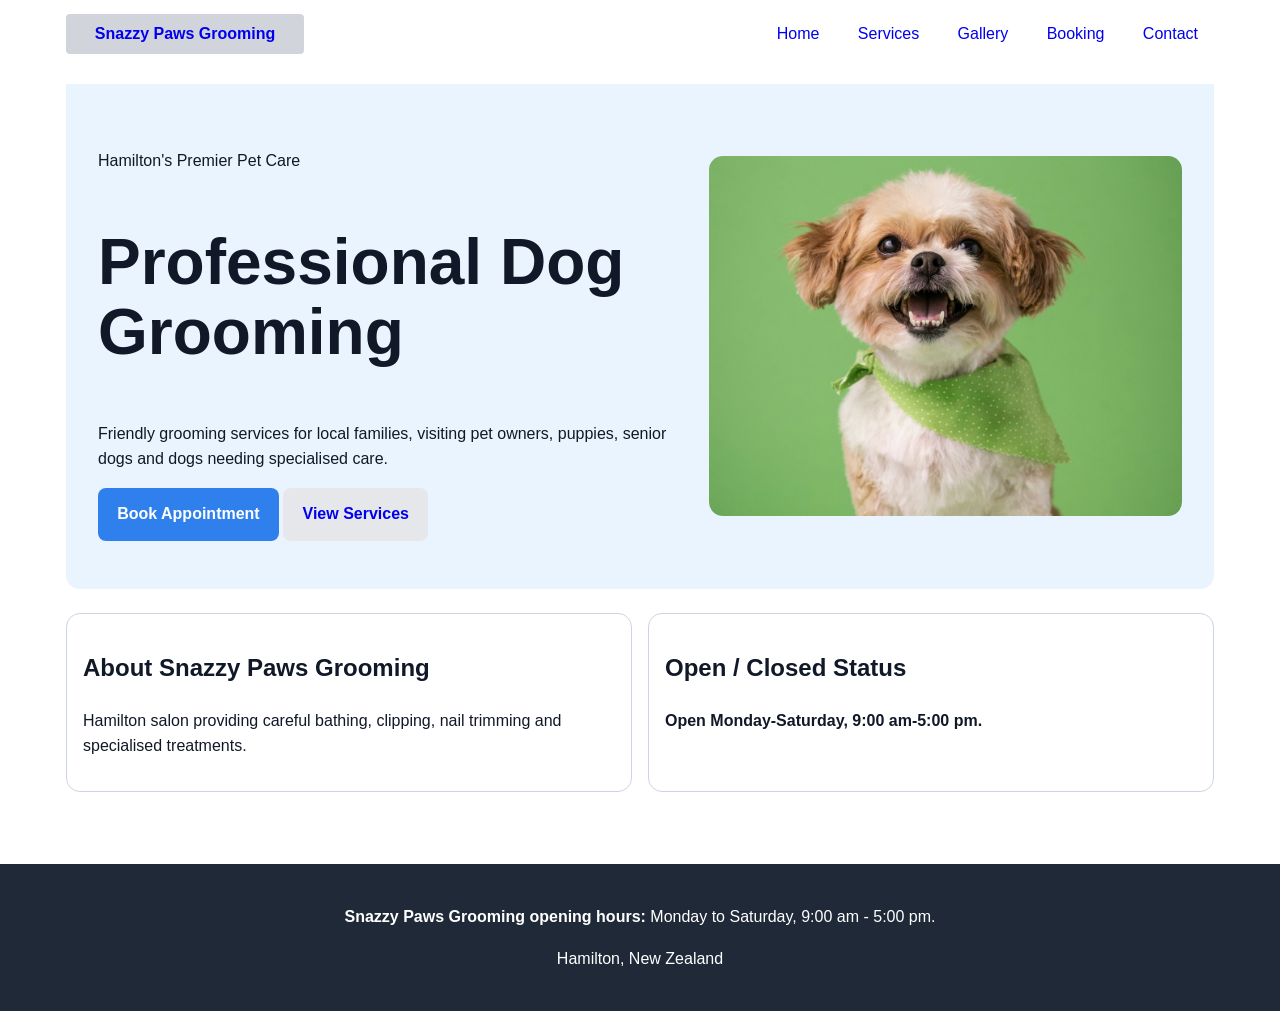
==== index.html @ 44701105 "Initial Snazzy Paws website" ====
<!DOCTYPE html>
<html lang="en">
  <head>
    <meta charset="UTF-8">
    <meta name="viewport" content="width=device-width, initial-scale=1.0">
    <title>Index | Snazzy Paws Grooming</title>
    <link rel="stylesheet" href="styles.min.css">
  </head>
  <body>
    <header>
      <nav class="site-nav" aria-label="Main navigation">
        <a class="brand" href="index.html">Snazzy Paws Grooming</a>
        <input class="nav-toggle" type="checkbox" id="menu-toggle" aria-label="Open navigation menu">
        <label class="menu-button" for="menu-toggle">Menu</label>

        <div class="nav-links">
          <a href="index.html">Home</a>
          <a href="services.html">Services</a>
          <a href="gallery.html">Gallery</a>
          <a href="booking.html">Booking</a>
          <a href="contact.html">Contact</a>
        </div>
      </nav>
      <a class="book-strip" href="booking.html">Book Now</a>
    </header>

    <main>
      <section class="hero">
        <div>
          <p class="eyebrow">Hamilton's Premier Pet Care</p>
          <h1>Professional Dog Grooming</h1>
          <p>Friendly grooming services for local families, visiting pet owners, puppies, senior dogs and dogs needing specialised care.</p>
          <a class="button primary" href="booking.html">Book Appointment</a>
          <a class="button secondary" href="services.html">View Services</a>
        </div>

        <img src="images/hero-grooming.jpg" alt="Happy dog grooming illustration">
      </section>

      <section class="content-grid">
        <article class="card">
          <h2>About Snazzy Paws Grooming</h2>
          <p>Hamilton salon providing careful bathing, clipping, nail trimming and specialised treatments.</p>
        </article>

        <article class="card">
          <h2>Open / Closed Status</h2>
          <p><strong>Open Monday-Saturday, 9:00 am-5:00 pm.</strong></p>
        </article>
      </section>
    </main>

    <footer class="site-footer">
      <p><strong>Snazzy Paws Grooming opening hours:</strong> Monday to Saturday, 9:00 am - 5:00 pm.</p>
      <p>Hamilton, New Zealand</p>
    </footer>
  </body>
</html>
---- styles.min.css ----
* {
  box-sizing: border-box;
}

body {
  margin: 0;
  font-family: Arial, Helvetica, sans-serif;
  color: #111827;
  line-height: 1.6;
}

img {
  max-width: 100%;
  display: block;
  object-fit: cover;
}

.site-nav {
  min-height: 68px;
  display: flex;
  align-items: center;
  gap: 1rem;
  max-width: 1180px;
  margin: auto;
  padding: 0.75rem 1rem;
}

.brand {
  display: inline-block;
  font-weight: 800;
  text-decoration: none;
  background: #d1d5db;
  padding: 0.45rem 1.8rem;
  border-radius: 4px;
  position: relative;
  z-index: 10;
  pointer-events: auto;
}

.nav-links {
  margin-left: auto;
  display: flex;
  gap: 0.4rem;
  align-items: center;
}

.nav-links a {
  display: block;
  text-decoration: none;
  padding: 0.55rem 1rem;
  border-radius: 6px;
  position: relative;
  z-index: 10;
  pointer-events: auto;
}

.nav-links a:hover,
.nav-links a:focus,
.primary {
  background: #2f80ed;
  color: #fff;
}

.nav-toggle {
  position: absolute;
  left: -9999px;
  width: 1px;
  height: 1px;
  opacity: 0;
  pointer-events: none;
}

.menu-button,
.book-strip {
  display: none;
}

.book-strip {
  text-align: center;
  background: #2f80ed;
  color: #fff;
  text-decoration: none;
  font-weight: 800;
  padding: 0.75rem;
}

main {
  max-width: 1180px;
  margin: auto;
  padding: 1rem;
}

.hero,
.page-hero {
  background: #eaf4ff;
  padding: 3rem 2rem;
  border-radius: 0 0 14px 14px;
}

.hero {
  display: grid;
  grid-template-columns: 1.1fr 0.9fr;
  align-items: center;
  gap: 2rem;
}

.hero img {
  width: 100%;
  height: 360px;
  object-fit: cover;
  border-radius: 14px;
}

h1 {
  font-size: clamp(2rem, 5vw, 4rem);
  line-height: 1.1;
}

.button,
button {
  border: 0;
  border-radius: 8px;
  padding: 0.85rem 1.2rem;
  font-weight: 800;
  cursor: pointer;
  text-decoration: none;
  display: inline-block;
}

.secondary {
  background: #e5e7eb;
}

.content-grid,
.contact-layout {
  display: grid;
  grid-template-columns: 1fr 1fr;
  gap: 1rem;
  margin: 1.5rem 0;
}

.card,
.form-panel,
.map-card,
.table-wrap,
figure {
  border: 1px solid #cbd5e1;
  border-radius: 14px;
  padding: 1rem;
  background: #fff;
}

table {
  width: 100%;
  border-collapse: collapse;
}

th,
td {
  border: 1px solid #cbd5e1;
  padding: 0.85rem;
  text-align: left;
  vertical-align: top;
}

thead th {
  background: #dbeafe;
}

.filter-bar {
  display: grid;
  grid-template-columns: repeat(4, 1fr);
  gap: 0.5rem;
  margin-bottom: 1rem;
}

.filter-bar button:first-child {
  background: #2f80ed;
  color: #fff;
}

.gallery-grid {
  display: grid;
  grid-template-columns: repeat(4, 1fr);
  gap: 1rem;
}

.gallery-grid img {
  width: 100%;
  height: 180px;
  object-fit: cover;
  border-radius: 10px;
}

.service-card img {
  width: 100%;
  height: 220px;
  object-fit: cover;
  border-radius: 10px;
  background: #f1f5f9;
}

figure {
  margin: 0;
}

figcaption {
  font-weight: 700;
  margin-top: 0.5rem;
}

form,
fieldset {
  display: grid;
  gap: 1rem;
}

fieldset {
  border: 1px solid #cbd5e1;
  border-radius: 14px;
  padding: 1rem;
}

legend,
label {
  font-weight: 800;
}

input,
select,
textarea {
  width: 100%;
  padding: 0.85rem;
  border: 1px solid #94a3b8;
  border-radius: 6px;
  font: inherit;
}

.full {
  width: 100%;
}

iframe {
  width: 100%;
  height: 360px;
  border: 1px solid #cbd5e1;
  border-radius: 10px;
}

.site-footer {
  margin-top: 2rem;
  background: #1f2937;
  color: #fff;
  text-align: center;
  padding: 1.5rem;
}

@media (max-width: 760px) {
  .menu-button,
  .book-strip {
    display: block;
  }

  .menu-button {
    margin-left: auto;
    background: #e5e7eb;
    padding: 0.55rem 1rem;
    border-radius: 6px;
    font-weight: 700;
    position: relative;
    z-index: 3;
  }

  .site-nav {
    flex-wrap: wrap;
  }

  .nav-links {
    display: none;
    width: 100%;
    margin-left: 0;
    flex-direction: column;
  }

  .nav-toggle:checked ~ .nav-links {
    display: flex;
  }

  .nav-links a {
    background: #f3f4f6;
    text-align: center;
  }

  .hero,
  .content-grid,
  .contact-layout {
    grid-template-columns: 1fr;
  }

  .hero,
  .page-hero {
    text-align: center;
    padding: 2rem 1rem;
  }

  .hero img {
    height: 260px;
  }

  .gallery-grid {
    grid-template-columns: repeat(2, 1fr);
  }

  .filter-bar {
    grid-template-columns: 1fr;
  }

  thead {
    display: none;
  }

  th,
  td {
    display: block;
    width: 100%;
  }
}

@media (max-width: 420px) {
  .gallery-grid {
    grid-template-columns: 1fr;
  }

  .button {
    width: 100%;
    text-align: center;
  }
}

 
.confirmation {
  display: none;
  position: fixed;
  right: 1rem;
  bottom: 1rem;
  z-index: 30;
  margin: 0;
  padding: 1rem 1.25rem;
  border-radius: 8px;
  background: #dcfce7;
  border: 1px solid #16a34a;
  font-weight: 700;
  box-shadow: 0 8px 20px rgba(0, 0, 0, 0.18);
}

.confirmation:target {
  display: block;
}
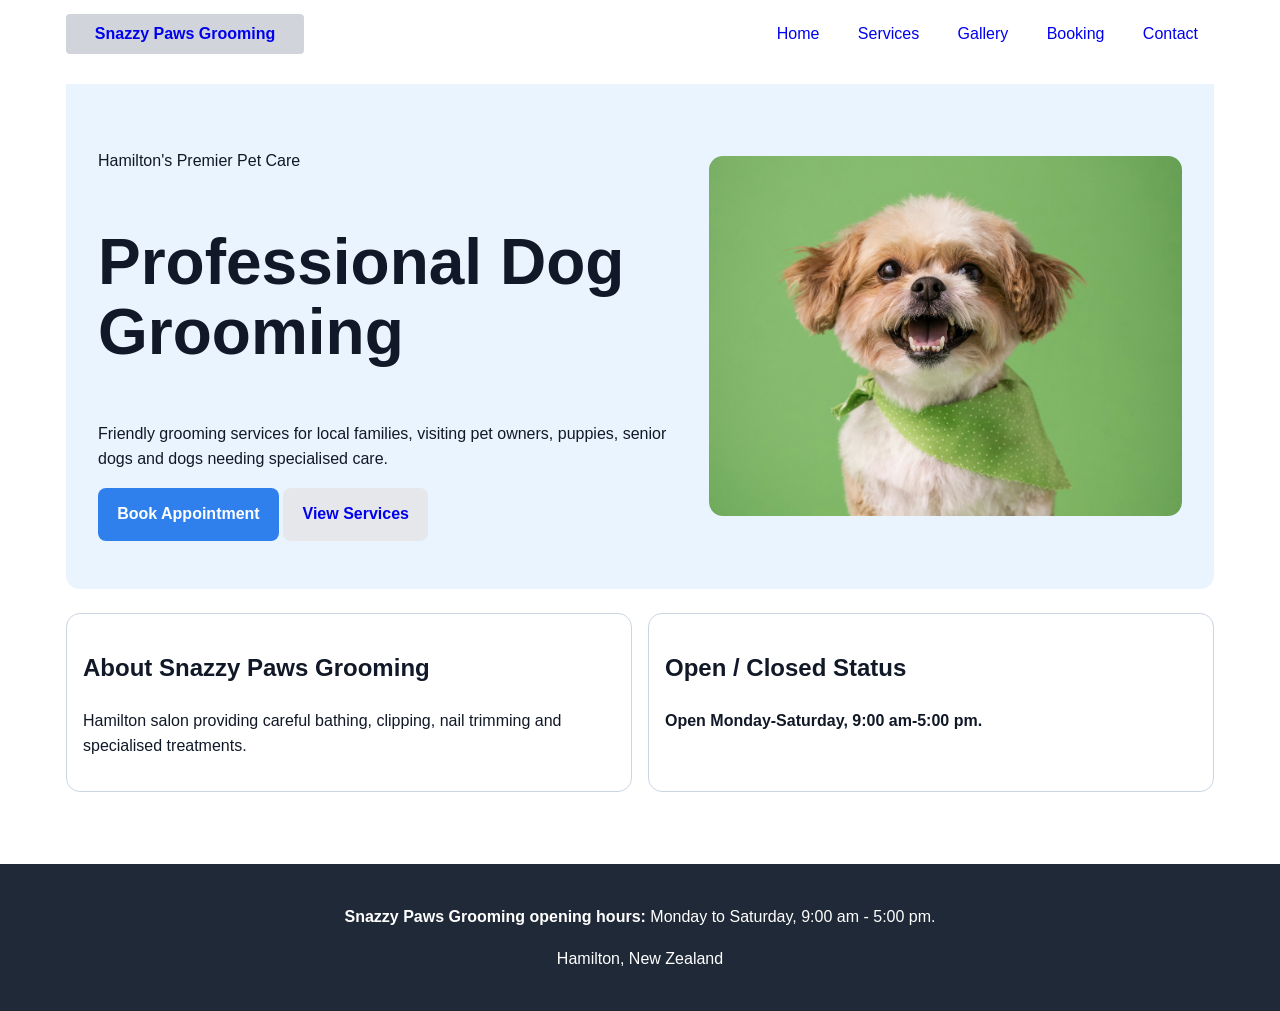
==== commit 2cbe273f: "Fixing HTML error" ====
--- a/index.html
+++ b/index.html
@@ -4,7 +4,7 @@
     <meta charset="UTF-8">
     <meta name="viewport" content="width=device-width, initial-scale=1.0">
     <title>Index | Snazzy Paws Grooming</title>
-    <link rel="stylesheet" href="styles.min.css">
+    <link rel="stylesheet" href="styles.css">
   </head>
   <body>
     <header>
@@ -37,9 +37,9 @@
         <img src="images/hero-grooming.jpg" alt="Happy dog grooming illustration">
       </section>
 
-      <section class="content-grid">
+      <section class="content-grid" aria-labelledby="about-title">
         <article class="card">
-          <h2>About Snazzy Paws Grooming</h2>
+          <h2 id="about-title">About Snazzy Paws Grooming</h2>
           <p>Hamilton salon providing careful bathing, clipping, nail trimming and specialised treatments.</p>
         </article>
 
--- a/styles.css
+++ b/styles.css
@@ -0,0 +1,358 @@
+* {
+  box-sizing: border-box;
+}
+
+body {
+  margin: 0;
+  font-family: Arial, Helvetica, sans-serif;
+  color: #111827;
+  line-height: 1.6;
+}
+
+img {
+  max-width: 100%;
+  display: block;
+  object-fit: cover;
+}
+
+.site-nav {
+  min-height: 68px;
+  display: flex;
+  align-items: center;
+  gap: 1rem;
+  max-width: 1180px;
+  margin: auto;
+  padding: 0.75rem 1rem;
+}
+
+.brand {
+  display: inline-block;
+  font-weight: 800;
+  text-decoration: none;
+  background: #d1d5db;
+  padding: 0.45rem 1.8rem;
+  border-radius: 4px;
+  position: relative;
+  z-index: 10;
+  pointer-events: auto;
+}
+
+.nav-links {
+  margin-left: auto;
+  display: flex;
+  gap: 0.4rem;
+  align-items: center;
+}
+
+.nav-links a {
+  display: block;
+  text-decoration: none;
+  padding: 0.55rem 1rem;
+  border-radius: 6px;
+  position: relative;
+  z-index: 10;
+  pointer-events: auto;
+}
+
+.nav-links a:hover,
+.nav-links a:focus,
+.primary {
+  background: #2f80ed;
+  color: #fff;
+}
+
+.nav-toggle {
+  position: absolute;
+  left: -9999px;
+  width: 1px;
+  height: 1px;
+  opacity: 0;
+  pointer-events: none;
+}
+
+.menu-button,
+.book-strip {
+  display: none;
+}
+
+.book-strip {
+  text-align: center;
+  background: #2f80ed;
+  color: #fff;
+  text-decoration: none;
+  font-weight: 800;
+  padding: 0.75rem;
+}
+
+main {
+  max-width: 1180px;
+  margin: auto;
+  padding: 1rem;
+}
+
+.hero,
+.page-hero {
+  background: #eaf4ff;
+  padding: 3rem 2rem;
+  border-radius: 0 0 14px 14px;
+}
+
+.hero {
+  display: grid;
+  grid-template-columns: 1.1fr 0.9fr;
+  align-items: center;
+  gap: 2rem;
+}
+
+.hero img {
+  width: 100%;
+  height: 360px;
+  object-fit: cover;
+  border-radius: 14px;
+}
+
+h1 {
+  font-size: clamp(2rem, 5vw, 4rem);
+  line-height: 1.1;
+}
+
+.button,
+button {
+  border: 0;
+  border-radius: 8px;
+  padding: 0.85rem 1.2rem;
+  font-weight: 800;
+  cursor: pointer;
+  text-decoration: none;
+  display: inline-block;
+}
+
+.secondary {
+  background: #e5e7eb;
+}
+
+.content-grid,
+.contact-layout {
+  display: grid;
+  grid-template-columns: 1fr 1fr;
+  gap: 1rem;
+  margin: 1.5rem 0;
+}
+
+.card,
+.form-panel,
+.map-card,
+.table-wrap,
+figure {
+  border: 1px solid #cbd5e1;
+  border-radius: 14px;
+  padding: 1rem;
+  background: #fff;
+}
+
+table {
+  width: 100%;
+  border-collapse: collapse;
+}
+
+th,
+td {
+  border: 1px solid #cbd5e1;
+  padding: 0.85rem;
+  text-align: left;
+  vertical-align: top;
+}
+
+thead th {
+  background: #dbeafe;
+}
+
+.filter-bar {
+  display: grid;
+  grid-template-columns: repeat(4, 1fr);
+  gap: 0.5rem;
+  margin-bottom: 1rem;
+}
+
+.filter-bar button:first-child {
+  background: #2f80ed;
+  color: #fff;
+}
+
+.gallery-grid {
+  display: grid;
+  grid-template-columns: repeat(4, 1fr);
+  gap: 1rem;
+}
+
+.gallery-grid img {
+  width: 100%;
+  height: 180px;
+  object-fit: cover;
+  border-radius: 10px;
+}
+
+.service-card img {
+  width: 100%;
+  height: 220px;
+  object-fit: cover;
+  border-radius: 10px;
+  background: #f1f5f9;
+}
+
+figure {
+  margin: 0;
+}
+
+figcaption {
+  font-weight: 700;
+  margin-top: 0.5rem;
+}
+
+form,
+fieldset {
+  display: grid;
+  gap: 1rem;
+}
+
+fieldset {
+  border: 1px solid #cbd5e1;
+  border-radius: 14px;
+  padding: 1rem;
+}
+
+legend,
+label {
+  font-weight: 800;
+}
+
+input,
+select,
+textarea {
+  width: 100%;
+  padding: 0.85rem;
+  border: 1px solid #94a3b8;
+  border-radius: 6px;
+  font: inherit;
+}
+
+.full {
+  width: 100%;
+}
+
+iframe {
+  width: 100%;
+  height: 360px;
+  border: 1px solid #cbd5e1;
+  border-radius: 10px;
+}
+
+.site-footer {
+  margin-top: 2rem;
+  background: #1f2937;
+  color: #fff;
+  text-align: center;
+  padding: 1.5rem;
+}
+
+@media (max-width: 760px) {
+  .menu-button,
+  .book-strip {
+    display: block;
+  }
+
+  .menu-button {
+    margin-left: auto;
+    background: #e5e7eb;
+    padding: 0.55rem 1rem;
+    border-radius: 6px;
+    font-weight: 700;
+    position: relative;
+    z-index: 3;
+  }
+
+  .site-nav {
+    flex-wrap: wrap;
+  }
+
+  .nav-links {
+    display: none;
+    width: 100%;
+    margin-left: 0;
+    flex-direction: column;
+  }
+
+  .nav-toggle:checked ~ .nav-links {
+    display: flex;
+  }
+
+  .nav-links a {
+    background: #f3f4f6;
+    text-align: center;
+  }
+
+  .hero,
+  .content-grid,
+  .contact-layout {
+    grid-template-columns: 1fr;
+  }
+
+  .hero,
+  .page-hero {
+    text-align: center;
+    padding: 2rem 1rem;
+  }
+
+  .hero img {
+    height: 260px;
+  }
+
+  .gallery-grid {
+    grid-template-columns: repeat(2, 1fr);
+  }
+
+  .filter-bar {
+    grid-template-columns: 1fr;
+  }
+
+  thead {
+    display: none;
+  }
+
+  th,
+  td {
+    display: block;
+    width: 100%;
+  }
+}
+
+@media (max-width: 420px) {
+  .gallery-grid {
+    grid-template-columns: 1fr;
+  }
+
+  .button {
+    width: 100%;
+    text-align: center;
+  }
+}
+
+ 
+.confirmation {
+  display: none;
+  position: fixed;
+  right: 1rem;
+  bottom: 1rem;
+  z-index: 30;
+  margin: 0;
+  padding: 1rem 1.25rem;
+  border-radius: 8px;
+  background: #dcfce7;
+  border: 1px solid #16a34a;
+  font-weight: 700;
+  box-shadow: 0 8px 20px rgba(0, 0, 0, 0.18);
+}
+
+.confirmation:target {
+  display: block;
+}
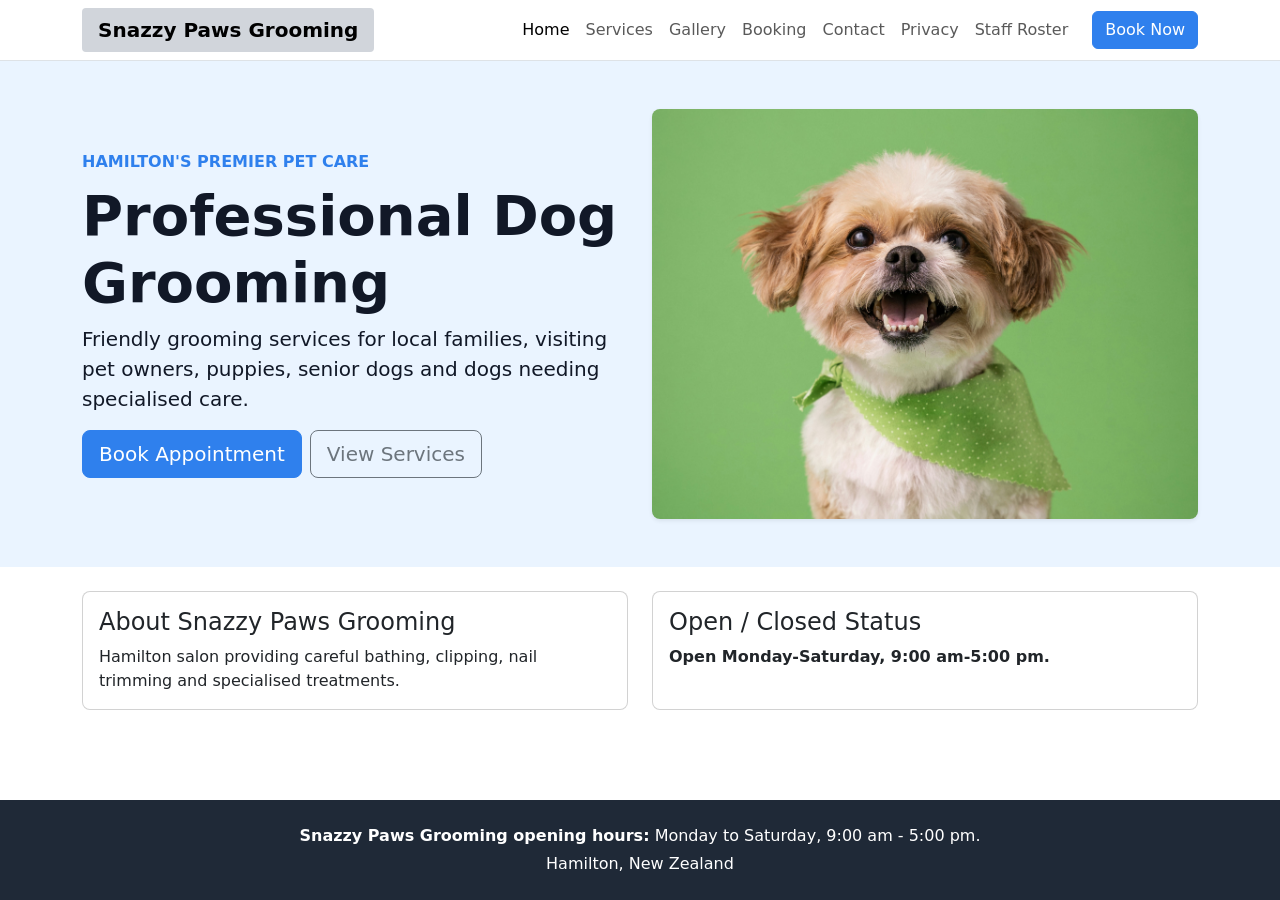
==== commit 1cea732c: "Have added a new privacy policy page, updated the .htaccess and .htpasswd files for staff access, an" ====
--- a/index.html
+++ b/index.html
@@ -2,57 +2,97 @@
 <html lang="en">
   <head>
     <meta charset="UTF-8">
+    <meta name="description" content="Snazzy Paws Grooming provides professional dog grooming services in Hamilton, New Zealand.">
     <meta name="viewport" content="width=device-width, initial-scale=1.0">
-    <title>Index | Snazzy Paws Grooming</title>
+    <title>Home | Snazzy Paws Grooming</title>
+    <link href="https://cdn.jsdelivr.net/npm/bootstrap@5.3.3/dist/css/bootstrap.min.css" rel="stylesheet">
     <link rel="stylesheet" href="styles.css">
+    <script src="https://cdn.jsdelivr.net/npm/bootstrap@5.3.3/dist/js/bootstrap.bundle.min.js" defer></script>
   </head>
-  <body>
-    <header>
-      <nav class="site-nav" aria-label="Main navigation">
-        <a class="brand" href="index.html">Snazzy Paws Grooming</a>
-        <input class="nav-toggle" type="checkbox" id="menu-toggle" aria-label="Open navigation menu">
-        <label class="menu-button" for="menu-toggle">Menu</label>
+  <body class="d-flex flex-column min-vh-100">
+    <!-- Bootstrap navigation shared across the public pages. -->
+    <header class="bg-white border-bottom sticky-top">
+      <nav class="navbar navbar-expand-lg" aria-label="Main navigation">
+        <div class="container">
+          <a class="navbar-brand fw-bold" href="index.html">Snazzy Paws Grooming</a>
 
-        <div class="nav-links">
-          <a href="index.html">Home</a>
-          <a href="services.html">Services</a>
-          <a href="gallery.html">Gallery</a>
-          <a href="booking.html">Booking</a>
-          <a href="contact.html">Contact</a>
+          <button
+            class="navbar-toggler"
+            type="button"
+            data-bs-toggle="collapse"
+            data-bs-target="#main-navigation"
+            aria-controls="main-navigation"
+            aria-expanded="false"
+            aria-label="Toggle navigation">
+            <span class="navbar-toggler-icon"></span>
+          </button>
+
+          <div class="collapse navbar-collapse" id="main-navigation">
+            <ul class="navbar-nav ms-auto mb-2 mb-lg-0">
+              <li class="nav-item"><a class="nav-link active" aria-current="page" href="index.html">Home</a></li>
+              <li class="nav-item"><a class="nav-link" href="services.html">Services</a></li>
+              <li class="nav-item"><a class="nav-link" href="gallery.html">Gallery</a></li>
+              <li class="nav-item"><a class="nav-link" href="booking.html">Booking</a></li>
+              <li class="nav-item"><a class="nav-link" href="contact.html">Contact</a></li>
+              <li class="nav-item"><a class="nav-link" href="privacy.html">Privacy</a></li>
+              <li class="nav-item"><a class="nav-link" href="staff/roster.html">Staff Roster</a></li>
+            </ul>
+            <a class="btn btn-primary ms-lg-3" href="booking.html">Book Now</a>
+          </div>
         </div>
       </nav>
-      <a class="book-strip" href="booking.html">Book Now</a>
     </header>
 
-    <main>
-      <section class="hero">
-        <div>
-          <p class="eyebrow">Hamilton's Premier Pet Care</p>
-          <h1>Professional Dog Grooming</h1>
-          <p>Friendly grooming services for local families, visiting pet owners, puppies, senior dogs and dogs needing specialised care.</p>
-          <a class="button primary" href="booking.html">Book Appointment</a>
-          <a class="button secondary" href="services.html">View Services</a>
+    <!-- Main home page content. -->
+    <main class="flex-grow-1">
+      <section class="hero-section py-5">
+        <div class="container">
+          <div class="row align-items-center g-4">
+            <div class="col-lg-6">
+              <p class="text-uppercase fw-semibold text-primary mb-2">Hamilton's Premier Pet Care</p>
+              <h1 class="display-4 fw-bold">Professional Dog Grooming</h1>
+              <p class="lead">Friendly grooming services for local families, visiting pet owners, puppies, senior dogs and dogs needing specialised care.</p>
+              <div class="d-grid gap-2 d-sm-flex">
+                <a class="btn btn-primary btn-lg" href="booking.html">Book Appointment</a>
+                <a class="btn btn-outline-secondary btn-lg" href="services.html">View Services</a>
+              </div>
+            </div>
+
+            <div class="col-lg-6">
+              <img class="img-fluid rounded-3 shadow-sm hero-image" src="images/hero-grooming.jpg" alt="Happy dog grooming illustration">
+            </div>
+          </div>
         </div>
-
-        <img src="images/hero-grooming.jpg" alt="Happy dog grooming illustration">
       </section>
 
-      <section class="content-grid" aria-labelledby="about-title">
-        <article class="card">
-          <h2 id="about-title">About Snazzy Paws Grooming</h2>
-          <p>Hamilton salon providing careful bathing, clipping, nail trimming and specialised treatments.</p>
-        </article>
+      <section class="container py-4" aria-label="Business information">
+        <div class="row row-cols-1 row-cols-md-2 g-4">
+          <div class="col">
+            <article class="card h-100">
+              <div class="card-body">
+                <h2 class="h4 card-title" id="about-title">About Snazzy Paws Grooming</h2>
+                <p class="card-text">Hamilton salon providing careful bathing, clipping, nail trimming and specialised treatments.</p>
+              </div>
+            </article>
+          </div>
 
-        <article class="card">
-          <h2>Open / Closed Status</h2>
-          <p><strong>Open Monday-Saturday, 9:00 am-5:00 pm.</strong></p>
-        </article>
+          <div class="col">
+            <article class="card h-100">
+              <div class="card-body">
+                <h2 class="h4 card-title">Open / Closed Status</h2>
+                <p class="card-text"><strong>Open Monday-Saturday, 9:00 am-5:00 pm.</strong></p>
+              </div>
+            </article>
+          </div>
+        </div>
       </section>
     </main>
 
-    <footer class="site-footer">
-      <p><strong>Snazzy Paws Grooming opening hours:</strong> Monday to Saturday, 9:00 am - 5:00 pm.</p>
-      <p>Hamilton, New Zealand</p>
+    <footer class="site-footer mt-auto py-4">
+      <div class="container text-center">
+        <p class="mb-1"><strong>Snazzy Paws Grooming opening hours:</strong> Monday to Saturday, 9:00 am - 5:00 pm.</p>
+        <p class="mb-0">Hamilton, New Zealand</p>
+      </div>
     </footer>
   </body>
 </html>
--- a/styles.css
+++ b/styles.css
@@ -1,358 +1,90 @@
-* {
-  box-sizing: border-box;
+/* Custom theme styles layered over Bootstrap for Snazzy Paws Grooming. */
+:root {
+  --snazzy-blue: #2f80ed;
+  --snazzy-blue-dark: #1f66c2;
+  --snazzy-hero: #eaf4ff;
+  --snazzy-ink: #111827;
+  --snazzy-footer: #1f2937;
 }
 
 body {
-  margin: 0;
-  font-family: Arial, Helvetica, sans-serif;
-  color: #111827;
-  line-height: 1.6;
+  color: var(--snazzy-ink);
 }
 
-img {
-  max-width: 100%;
-  display: block;
+.navbar-brand {
+  background: #d1d5db;
+  border-radius: 0.25rem;
+  padding: 0.45rem 1rem;
+}
+
+.btn-primary {
+  --bs-btn-bg: var(--snazzy-blue);
+  --bs-btn-border-color: var(--snazzy-blue);
+  --bs-btn-hover-bg: var(--snazzy-blue-dark);
+  --bs-btn-hover-border-color: var(--snazzy-blue-dark);
+  --bs-btn-active-bg: var(--snazzy-blue-dark);
+  --bs-btn-active-border-color: var(--snazzy-blue-dark);
+}
+
+.text-primary {
+  color: var(--snazzy-blue) !important;
+}
+
+.hero-section,
+.page-hero {
+  background: var(--snazzy-hero);
+}
+
+.hero-image {
+  aspect-ratio: 4 / 3;
+  object-fit: cover;
+  width: 100%;
+}
+
+.card,
+.rounded-3 {
+  border-radius: 0.5rem !important;
+}
+
+.gallery-img {
+  aspect-ratio: 4 / 3;
   object-fit: cover;
 }
 
-.site-nav {
-  min-height: 68px;
-  display: flex;
-  align-items: center;
-  gap: 1rem;
-  max-width: 1180px;
-  margin: auto;
-  padding: 0.75rem 1rem;
+.form-card {
+  max-width: 760px;
 }
 
-.brand {
-  display: inline-block;
-  font-weight: 800;
-  text-decoration: none;
-  background: #d1d5db;
-  padding: 0.45rem 1.8rem;
-  border-radius: 4px;
-  position: relative;
-  z-index: 10;
-  pointer-events: auto;
+.map-frame {
+  border: 1px solid #cbd5e1;
+  border-radius: 0.5rem;
+  min-height: 360px;
+  width: 100%;
 }
 
-.nav-links {
-  margin-left: auto;
-  display: flex;
-  gap: 0.4rem;
-  align-items: center;
-}
-
-.nav-links a {
-  display: block;
-  text-decoration: none;
-  padding: 0.55rem 1rem;
-  border-radius: 6px;
-  position: relative;
-  z-index: 10;
-  pointer-events: auto;
-}
-
-.nav-links a:hover,
-.nav-links a:focus,
-.primary {
-  background: #2f80ed;
+.site-footer {
+  background: var(--snazzy-footer);
   color: #fff;
 }
 
-.nav-toggle {
-  position: absolute;
-  left: -9999px;
-  width: 1px;
-  height: 1px;
-  opacity: 0;
-  pointer-events: none;
-}
-
-.menu-button,
-.book-strip {
-  display: none;
-}
-
-.book-strip {
-  text-align: center;
-  background: #2f80ed;
-  color: #fff;
-  text-decoration: none;
-  font-weight: 800;
-  padding: 0.75rem;
-}
-
-main {
-  max-width: 1180px;
-  margin: auto;
-  padding: 1rem;
-}
-
-.hero,
-.page-hero {
-  background: #eaf4ff;
-  padding: 3rem 2rem;
-  border-radius: 0 0 14px 14px;
-}
-
-.hero {
-  display: grid;
-  grid-template-columns: 1.1fr 0.9fr;
-  align-items: center;
-  gap: 2rem;
-}
-
-.hero img {
-  width: 100%;
-  height: 360px;
-  object-fit: cover;
-  border-radius: 14px;
-}
-
-h1 {
-  font-size: clamp(2rem, 5vw, 4rem);
-  line-height: 1.1;
-}
-
-.button,
-button {
-  border: 0;
-  border-radius: 8px;
-  padding: 0.85rem 1.2rem;
-  font-weight: 800;
-  cursor: pointer;
-  text-decoration: none;
-  display: inline-block;
-}
-
-.secondary {
-  background: #e5e7eb;
-}
-
-.content-grid,
-.contact-layout {
-  display: grid;
-  grid-template-columns: 1fr 1fr;
-  gap: 1rem;
-  margin: 1.5rem 0;
-}
-
-.card,
-.form-panel,
-.map-card,
-.table-wrap,
-figure {
-  border: 1px solid #cbd5e1;
-  border-radius: 14px;
-  padding: 1rem;
-  background: #fff;
-}
-
-table {
-  width: 100%;
-  border-collapse: collapse;
-}
-
-th,
-td {
-  border: 1px solid #cbd5e1;
-  padding: 0.85rem;
-  text-align: left;
-  vertical-align: top;
-}
-
-thead th {
-  background: #dbeafe;
-}
-
-.filter-bar {
-  display: grid;
-  grid-template-columns: repeat(4, 1fr);
-  gap: 0.5rem;
-  margin-bottom: 1rem;
-}
-
-.filter-bar button:first-child {
-  background: #2f80ed;
-  color: #fff;
-}
-
-.gallery-grid {
-  display: grid;
-  grid-template-columns: repeat(4, 1fr);
-  gap: 1rem;
-}
-
-.gallery-grid img {
-  width: 100%;
-  height: 180px;
-  object-fit: cover;
-  border-radius: 10px;
-}
-
-.service-card img {
-  width: 100%;
-  height: 220px;
-  object-fit: cover;
-  border-radius: 10px;
-  background: #f1f5f9;
-}
-
-figure {
-  margin: 0;
-}
-
-figcaption {
-  font-weight: 700;
-  margin-top: 0.5rem;
-}
-
-form,
-fieldset {
-  display: grid;
-  gap: 1rem;
-}
-
-fieldset {
-  border: 1px solid #cbd5e1;
-  border-radius: 14px;
-  padding: 1rem;
-}
-
-legend,
-label {
-  font-weight: 800;
-}
-
-input,
-select,
-textarea {
-  width: 100%;
-  padding: 0.85rem;
-  border: 1px solid #94a3b8;
-  border-radius: 6px;
-  font: inherit;
-}
-
-.full {
-  width: 100%;
-}
-
-iframe {
-  width: 100%;
-  height: 360px;
-  border: 1px solid #cbd5e1;
-  border-radius: 10px;
-}
-
-.site-footer {
-  margin-top: 2rem;
-  background: #1f2937;
-  color: #fff;
-  text-align: center;
-  padding: 1.5rem;
-}
-
-@media (max-width: 760px) {
-  .menu-button,
-  .book-strip {
-    display: block;
-  }
-
-  .menu-button {
-    margin-left: auto;
-    background: #e5e7eb;
-    padding: 0.55rem 1rem;
-    border-radius: 6px;
-    font-weight: 700;
-    position: relative;
-    z-index: 3;
-  }
-
-  .site-nav {
-    flex-wrap: wrap;
-  }
-
-  .nav-links {
-    display: none;
-    width: 100%;
-    margin-left: 0;
-    flex-direction: column;
-  }
-
-  .nav-toggle:checked ~ .nav-links {
-    display: flex;
-  }
-
-  .nav-links a {
-    background: #f3f4f6;
-    text-align: center;
-  }
-
-  .hero,
-  .content-grid,
-  .contact-layout {
-    grid-template-columns: 1fr;
-  }
-
-  .hero,
-  .page-hero {
-    text-align: center;
-    padding: 2rem 1rem;
-  }
-
-  .hero img {
-    height: 260px;
-  }
-
-  .gallery-grid {
-    grid-template-columns: repeat(2, 1fr);
-  }
-
-  .filter-bar {
-    grid-template-columns: 1fr;
-  }
-
-  thead {
-    display: none;
-  }
-
-  th,
-  td {
-    display: block;
-    width: 100%;
-  }
-}
-
-@media (max-width: 420px) {
-  .gallery-grid {
-    grid-template-columns: 1fr;
-  }
-
-  .button {
-    width: 100%;
-    text-align: center;
-  }
-}
-
- 
+/* The success message appears after the contact form targets its fragment id. */
 .confirmation {
   display: none;
-  position: fixed;
-  right: 1rem;
-  bottom: 1rem;
-  z-index: 30;
-  margin: 0;
-  padding: 1rem 1.25rem;
-  border-radius: 8px;
-  background: #dcfce7;
-  border: 1px solid #16a34a;
-  font-weight: 700;
-  box-shadow: 0 8px 20px rgba(0, 0, 0, 0.18);
+  margin-top: 1rem;
 }
 
 .confirmation:target {
   display: block;
-}+}
+
+@media (max-width: 575.98px) {
+  .btn-group {
+    display: grid;
+    gap: 0.5rem;
+    width: 100%;
+  }
+
+  .btn-group > .btn {
+    border-radius: 0.375rem !important;
+  }
+}
